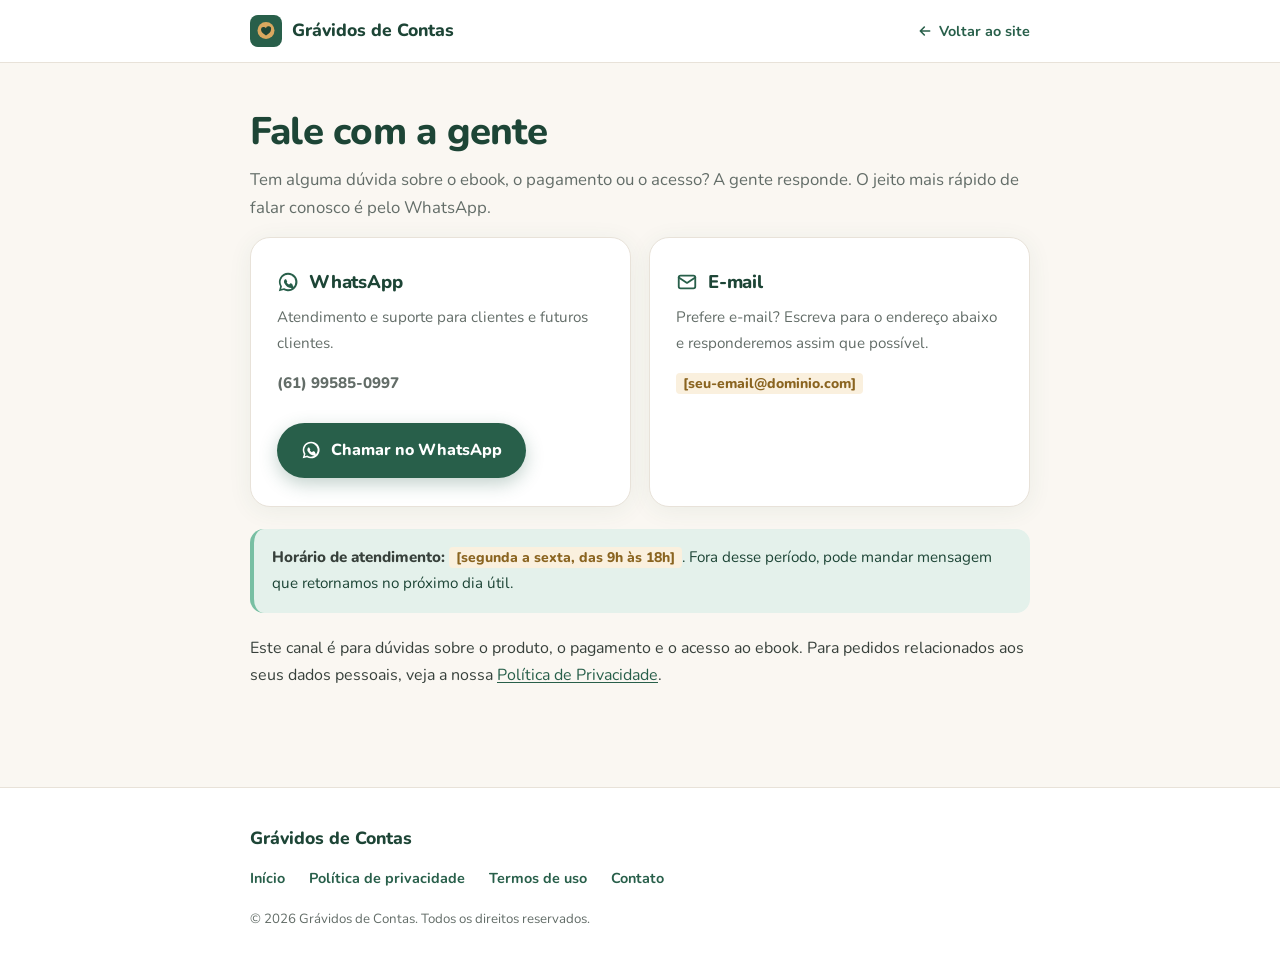
==== contato.html @ 62a43a8f "Cria páginas de privacidade, termos e contato e configura URLs limpas no Vercel - Adiciona privacida" ====
<!DOCTYPE html>
<html lang="pt-BR">
<head>
<meta charset="UTF-8">
<meta name="viewport" content="width=device-width, initial-scale=1">
<title>Contato — Grávidos de Contas</title>
<meta name="description" content="Fale com a equipe do Grávidos de Contas pelo WhatsApp. Tire dúvidas sobre o ebook, o pagamento e o acesso.">
<link rel="icon" href="/favicon.svg" type="image/svg+xml">
<meta name="theme-color" content="#285F4A">
<link rel="preconnect" href="https://fonts.googleapis.com">
<link rel="preconnect" href="https://fonts.gstatic.com" crossorigin>
<link href="https://fonts.googleapis.com/css2?family=Nunito:wght@400;600;700;800&display=swap" rel="stylesheet">
<link rel="stylesheet" href="/pagina.css">
</head>
<body>

<header class="site-header">
  <div class="wrap">
    <a class="brand" href="/">
      <img src="/favicon.svg" alt="" width="32" height="32">
      Grávidos de Contas
    </a>
    <a class="back-link" href="/">
      <svg viewBox="0 0 24 24" fill="none" stroke="currentColor" stroke-width="2.4" stroke-linecap="round" stroke-linejoin="round" aria-hidden="true"><path d="M19 12H5M11 18l-6-6 6-6"/></svg>
      Voltar ao site
    </a>
  </div>
</header>

<main class="page">
  <div class="wrap">
    <h1>Fale com a gente</h1>
    <p class="lead-intro">Tem alguma dúvida sobre o ebook, o pagamento ou o acesso? A gente responde. O jeito mais rápido de falar conosco é pelo WhatsApp.</p>

    <div class="contact-grid">
      <div class="contact-card">
        <h2>
          <svg viewBox="0 0 24 24" fill="currentColor" aria-hidden="true"><path d="M12 2a10 10 0 0 0-8.6 15L2 22l5.2-1.4A10 10 0 1 0 12 2Zm0 18a8 8 0 0 1-4.1-1.1l-.3-.2-3 .8.8-2.9-.2-.3A8 8 0 1 1 12 20Zm4.6-5.8c-.2-.1-1.5-.7-1.7-.8-.2-.1-.4-.1-.6.1-.2.3-.6.8-.8 1-.1.1-.3.2-.5.1-.8-.4-1.6-.9-2.3-1.7-.2-.3.2-.5.4-.9.1-.1 0-.3 0-.4 0-.1-.6-1.5-.9-2-.2-.5-.4-.5-.6-.5h-.5c-.2 0-.4.1-.6.3-.7.6-.9 1.5-.9 2.5.1 1.1.9 2.1 1 2.3.1.2 1.7 2.9 4.3 3.9 2.1.8 2.5.7 3 .6.5-.1 1.5-.6 1.7-1.2.2-.6.2-1.1.1-1.2-.1-.1-.2-.1-.4-.2Z"/></svg>
          WhatsApp
        </h2>
        <p>Atendimento e suporte para clientes e futuros clientes.</p>
        <p class="contact-num">(61) 99585-0997</p>
        <a class="wa-btn" href="https://wa.me/5561995850997?text=Ol%C3%A1!%20Vim%20pela%20p%C3%A1gina%20do%20Gr%C3%A1vidos%20de%20Contas%20e%20tenho%20uma%20d%C3%BAvida." target="_blank" rel="noopener noreferrer">
          <svg viewBox="0 0 24 24" fill="currentColor" aria-hidden="true"><path d="M12 2a10 10 0 0 0-8.6 15L2 22l5.2-1.4A10 10 0 1 0 12 2Zm0 18a8 8 0 0 1-4.1-1.1l-.3-.2-3 .8.8-2.9-.2-.3A8 8 0 1 1 12 20Zm4.6-5.8c-.2-.1-1.5-.7-1.7-.8-.2-.1-.4-.1-.6.1-.2.3-.6.8-.8 1-.1.1-.3.2-.5.1-.8-.4-1.6-.9-2.3-1.7-.2-.3.2-.5.4-.9.1-.1 0-.3 0-.4 0-.1-.6-1.5-.9-2-.2-.5-.4-.5-.6-.5h-.5c-.2 0-.4.1-.6.3-.7.6-.9 1.5-.9 2.5.1 1.1.9 2.1 1 2.3.1.2 1.7 2.9 4.3 3.9 2.1.8 2.5.7 3 .6.5-.1 1.5-.6 1.7-1.2.2-.6.2-1.1.1-1.2-.1-.1-.2-.1-.4-.2Z"/></svg>
          Chamar no WhatsApp
        </a>
      </div>

      <div class="contact-card">
        <h2>
          <svg viewBox="0 0 24 24" fill="none" stroke="currentColor" stroke-width="2" stroke-linecap="round" stroke-linejoin="round" aria-hidden="true"><rect x="3" y="5" width="18" height="14" rx="2"/><path d="m3 7 9 6 9-6"/></svg>
          E-mail
        </h2>
        <p>Prefere e-mail? Escreva para o endereço abaixo e responderemos assim que possível.</p>
        <!-- Troque pelo seu e-mail de contato oficial. -->
        <p class="contact-num"><span class="placeholder">[seu-email@dominio.com]</span></p>
      </div>
    </div>

    <div class="note">
      <strong>Horário de atendimento:</strong>
      <!-- Ajuste para o seu horário real de atendimento. -->
      <span class="placeholder">[segunda a sexta, das 9h às 18h]</span>. Fora desse período,
      pode mandar mensagem que retornamos no próximo dia útil.
    </div>

    <p>Este canal é para dúvidas sobre o produto, o pagamento e o acesso ao ebook. Para pedidos
      relacionados aos seus dados pessoais, veja a nossa
      <a href="/privacidade">Política de Privacidade</a>.</p>
  </div>
</main>

<footer class="site-footer">
  <div class="wrap">
    <p class="foot-brand">Grávidos de Contas</p>
    <nav class="foot-links" aria-label="Links institucionais">
      <a href="/">Início</a>
      <a href="/privacidade">Política de privacidade</a>
      <a href="/termos">Termos de uso</a>
      <a href="/contato">Contato</a>
    </nav>
    <p class="foot-copy">© 2026 Grávidos de Contas. Todos os direitos reservados.</p>
  </div>
</footer>

</body>
</html>
---- pagina.css ----
/* =========================================================
   Estilo compartilhado das páginas de conteúdo
   (política de privacidade, termos de uso e contato).
   A página principal (index.html) tem o próprio CSS embutido.
   ========================================================= */
:root{
  --mint:#78BFA3;--mint-soft:#E4F1EB;--green:#285F4A;--green-deep:#1D4536;
  --terracota-cta:#C05130;--brick:#AE4B32;--gold-soft:#FAF0DE;
  --offwhite:#FAF7F2;--text:#37403B;--text-soft:#636D68;--white:#FFFFFF;--line:#E8E2D9;
  --radius:20px;--radius-sm:14px;--shadow:0 4px 24px rgba(40,95,74,.07);--maxw:820px;
}
*{margin:0;padding:0;box-sizing:border-box}
html{scroll-behavior:smooth}
body{
  font-family:'Nunito',system-ui,-apple-system,'Segoe UI',sans-serif;
  background:var(--offwhite);color:var(--text);line-height:1.7;
  -webkit-font-smoothing:antialiased;
}
img,svg{max-width:100%;display:block}
a{color:var(--green);text-decoration:underline;text-underline-offset:2px}
a:hover{color:var(--green-deep)}
:focus-visible{outline:3px solid var(--green);outline-offset:3px;border-radius:6px}
.wrap{width:100%;max-width:var(--maxw);margin:0 auto;padding:0 20px}
@media (prefers-reduced-motion:reduce){html{scroll-behavior:auto}}

/* ---------- Cabeçalho ---------- */
.site-header{background:var(--white);border-bottom:1px solid var(--line)}
.site-header .wrap{display:flex;align-items:center;justify-content:space-between;gap:16px;padding-top:15px;padding-bottom:15px}
.brand{display:flex;align-items:center;gap:10px;text-decoration:none;font-weight:800;color:var(--green-deep);font-size:1.1rem}
.brand:hover{color:var(--green-deep)}
.brand img{width:32px;height:32px;flex:none}
.back-link{font-weight:700;font-size:.9rem;display:inline-flex;align-items:center;gap:6px;text-decoration:none;color:var(--green)}
.back-link:hover{color:var(--green-deep)}
.back-link svg{width:16px;height:16px;flex:none}

/* ---------- Conteúdo ---------- */
.page{padding:46px 0 64px}
.page h1{font-size:clamp(1.7rem,4.5vw,2.4rem);color:var(--green-deep);letter-spacing:-.02em;line-height:1.22;margin-bottom:10px;font-weight:800}
.page .updated{font-size:.85rem;color:var(--text-soft);font-weight:700;margin-bottom:30px}
.page h2{font-size:1.28rem;color:var(--green-deep);margin:34px 0 12px;letter-spacing:-.01em;font-weight:800}
.page h3{font-size:1.05rem;color:var(--green-deep);margin:20px 0 8px;font-weight:800}
.page p{margin-bottom:14px}
.page ul,.page ol{margin:0 0 16px 22px}
.page li{margin-bottom:8px}
.page strong{color:var(--text);font-weight:800}
.lead-intro{font-size:1.05rem;color:var(--text-soft);margin-bottom:8px}

.note{background:var(--mint-soft);border-left:4px solid var(--mint);border-radius:var(--radius-sm);padding:16px 18px;margin:22px 0;font-size:.95rem;color:var(--green-deep)}
.placeholder{background:var(--gold-soft);border-radius:4px;padding:1px 7px;font-weight:800;color:#8A6420;font-size:.92em}

/* ---------- Contato ---------- */
.contact-grid{display:grid;gap:18px;grid-template-columns:1fr;margin-top:6px}
@media(min-width:640px){.contact-grid{grid-template-columns:1fr 1fr}}
.contact-card{background:var(--white);border:1px solid var(--line);border-radius:var(--radius);box-shadow:var(--shadow);padding:28px 26px}
.contact-card h2{margin:0 0 8px;font-size:1.15rem;display:flex;align-items:center;gap:10px}
.contact-card h2 svg{width:22px;height:22px;color:var(--green);flex:none}
.contact-card p{font-size:.95rem;color:var(--text-soft)}
.contact-num{font-weight:800;color:var(--green-deep);font-size:1.2rem;margin:4px 0 2px}
.wa-btn{display:inline-flex;align-items:center;justify-content:center;gap:10px;background:var(--green);color:var(--white);font-weight:800;padding:14px 24px;border-radius:999px;text-decoration:none;margin-top:12px;box-shadow:0 6px 18px rgba(40,95,74,.28);transition:background-color .2s ease}
.wa-btn:hover{background:var(--green-deep);color:var(--white)}
.wa-btn svg{width:20px;height:20px;flex:none}

/* ---------- Rodapé ---------- */
.site-footer{background:var(--white);border-top:1px solid var(--line);padding:36px 0 32px;margin-top:20px}
.foot-brand{font-weight:800;color:var(--green-deep);font-size:1.1rem;margin-bottom:12px}
.foot-links{display:flex;flex-wrap:wrap;gap:8px 24px;font-size:.9rem;font-weight:700;margin-bottom:18px}
.foot-links a{color:var(--green);text-decoration:none}
.foot-links a:hover{text-decoration:underline;text-underline-offset:3px}
.foot-copy{font-size:.83rem;color:var(--text-soft)}
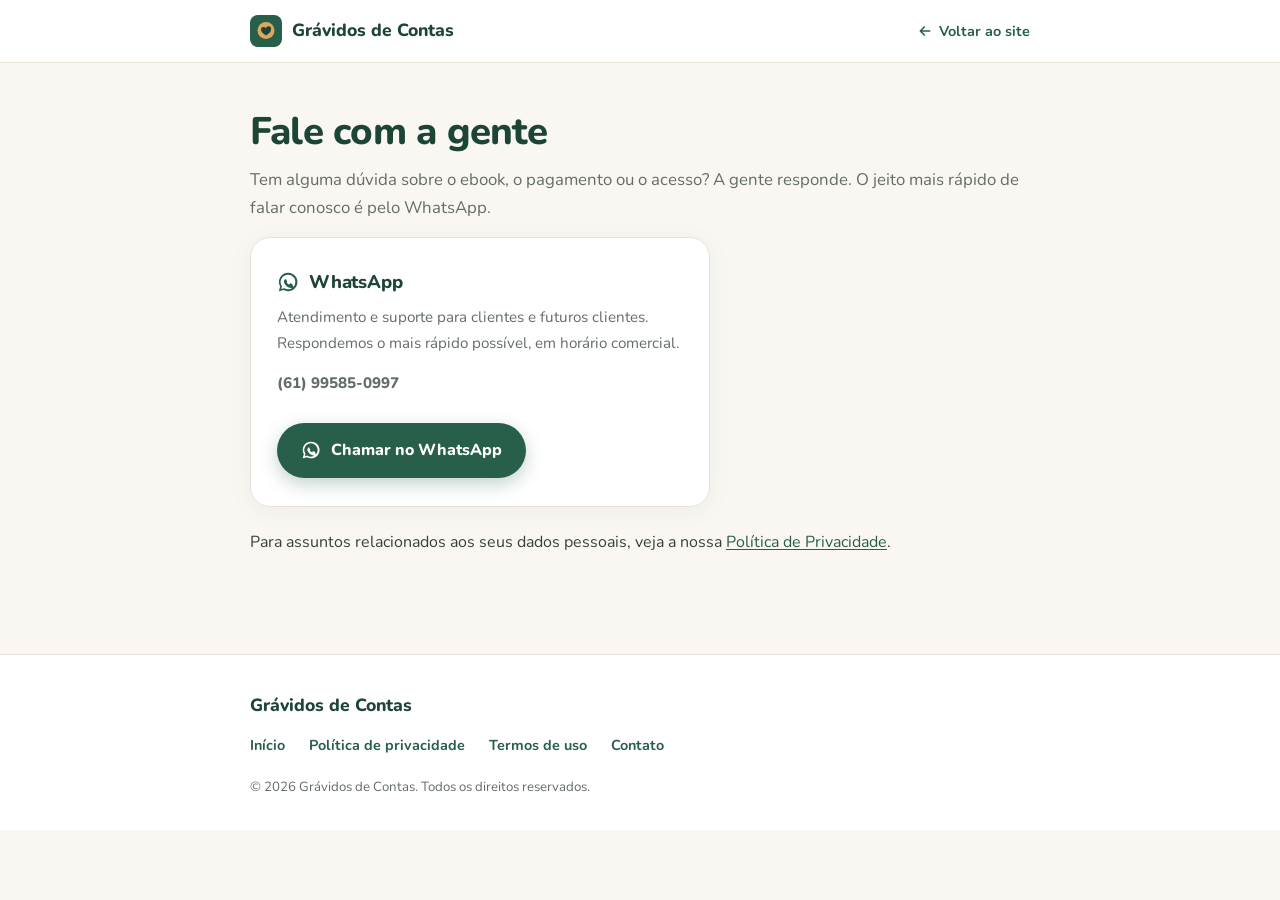
==== commit 1fcaa9ed: "Enxuga as páginas legais e corrige o parcelamento para o valor real do Cakto - Reescreve privacidade" ====
--- a/contato.html
+++ b/contato.html
@@ -30,42 +30,24 @@
 <main class="page">
   <div class="wrap">
     <h1>Fale com a gente</h1>
-    <p class="lead-intro">Tem alguma dúvida sobre o ebook, o pagamento ou o acesso? A gente responde. O jeito mais rápido de falar conosco é pelo WhatsApp.</p>
+    <p class="lead-intro">Tem alguma dúvida sobre o ebook, o pagamento ou o acesso? A gente responde.
+      O jeito mais rápido de falar conosco é pelo WhatsApp.</p>
 
-    <div class="contact-grid">
-      <div class="contact-card">
-        <h2>
-          <svg viewBox="0 0 24 24" fill="currentColor" aria-hidden="true"><path d="M12 2a10 10 0 0 0-8.6 15L2 22l5.2-1.4A10 10 0 1 0 12 2Zm0 18a8 8 0 0 1-4.1-1.1l-.3-.2-3 .8.8-2.9-.2-.3A8 8 0 1 1 12 20Zm4.6-5.8c-.2-.1-1.5-.7-1.7-.8-.2-.1-.4-.1-.6.1-.2.3-.6.8-.8 1-.1.1-.3.2-.5.1-.8-.4-1.6-.9-2.3-1.7-.2-.3.2-.5.4-.9.1-.1 0-.3 0-.4 0-.1-.6-1.5-.9-2-.2-.5-.4-.5-.6-.5h-.5c-.2 0-.4.1-.6.3-.7.6-.9 1.5-.9 2.5.1 1.1.9 2.1 1 2.3.1.2 1.7 2.9 4.3 3.9 2.1.8 2.5.7 3 .6.5-.1 1.5-.6 1.7-1.2.2-.6.2-1.1.1-1.2-.1-.1-.2-.1-.4-.2Z"/></svg>
-          WhatsApp
-        </h2>
-        <p>Atendimento e suporte para clientes e futuros clientes.</p>
-        <p class="contact-num">(61) 99585-0997</p>
-        <a class="wa-btn" href="https://wa.me/5561995850997?text=Ol%C3%A1!%20Vim%20pela%20p%C3%A1gina%20do%20Gr%C3%A1vidos%20de%20Contas%20e%20tenho%20uma%20d%C3%BAvida." target="_blank" rel="noopener noreferrer">
-          <svg viewBox="0 0 24 24" fill="currentColor" aria-hidden="true"><path d="M12 2a10 10 0 0 0-8.6 15L2 22l5.2-1.4A10 10 0 1 0 12 2Zm0 18a8 8 0 0 1-4.1-1.1l-.3-.2-3 .8.8-2.9-.2-.3A8 8 0 1 1 12 20Zm4.6-5.8c-.2-.1-1.5-.7-1.7-.8-.2-.1-.4-.1-.6.1-.2.3-.6.8-.8 1-.1.1-.3.2-.5.1-.8-.4-1.6-.9-2.3-1.7-.2-.3.2-.5.4-.9.1-.1 0-.3 0-.4 0-.1-.6-1.5-.9-2-.2-.5-.4-.5-.6-.5h-.5c-.2 0-.4.1-.6.3-.7.6-.9 1.5-.9 2.5.1 1.1.9 2.1 1 2.3.1.2 1.7 2.9 4.3 3.9 2.1.8 2.5.7 3 .6.5-.1 1.5-.6 1.7-1.2.2-.6.2-1.1.1-1.2-.1-.1-.2-.1-.4-.2Z"/></svg>
-          Chamar no WhatsApp
-        </a>
-      </div>
-
-      <div class="contact-card">
-        <h2>
-          <svg viewBox="0 0 24 24" fill="none" stroke="currentColor" stroke-width="2" stroke-linecap="round" stroke-linejoin="round" aria-hidden="true"><rect x="3" y="5" width="18" height="14" rx="2"/><path d="m3 7 9 6 9-6"/></svg>
-          E-mail
-        </h2>
-        <p>Prefere e-mail? Escreva para o endereço abaixo e responderemos assim que possível.</p>
-        <!-- Troque pelo seu e-mail de contato oficial. -->
-        <p class="contact-num"><span class="placeholder">[seu-email@dominio.com]</span></p>
-      </div>
+    <div class="contact-card" style="max-width:460px">
+      <h2>
+        <svg viewBox="0 0 24 24" fill="currentColor" aria-hidden="true"><path d="M12 2a10 10 0 0 0-8.6 15L2 22l5.2-1.4A10 10 0 1 0 12 2Zm0 18a8 8 0 0 1-4.1-1.1l-.3-.2-3 .8.8-2.9-.2-.3A8 8 0 1 1 12 20Zm4.6-5.8c-.2-.1-1.5-.7-1.7-.8-.2-.1-.4-.1-.6.1-.2.3-.6.8-.8 1-.1.1-.3.2-.5.1-.8-.4-1.6-.9-2.3-1.7-.2-.3.2-.5.4-.9.1-.1 0-.3 0-.4 0-.1-.6-1.5-.9-2-.2-.5-.4-.5-.6-.5h-.5c-.2 0-.4.1-.6.3-.7.6-.9 1.5-.9 2.5.1 1.1.9 2.1 1 2.3.1.2 1.7 2.9 4.3 3.9 2.1.8 2.5.7 3 .6.5-.1 1.5-.6 1.7-1.2.2-.6.2-1.1.1-1.2-.1-.1-.2-.1-.4-.2Z"/></svg>
+        WhatsApp
+      </h2>
+      <p>Atendimento e suporte para clientes e futuros clientes. Respondemos o mais rápido possível,
+        em horário comercial.</p>
+      <p class="contact-num">(61) 99585-0997</p>
+      <a class="wa-btn" href="https://wa.me/5561995850997?text=Ol%C3%A1!%20Vim%20pela%20p%C3%A1gina%20do%20Gr%C3%A1vidos%20de%20Contas%20e%20tenho%20uma%20d%C3%BAvida." target="_blank" rel="noopener noreferrer">
+        <svg viewBox="0 0 24 24" fill="currentColor" aria-hidden="true"><path d="M12 2a10 10 0 0 0-8.6 15L2 22l5.2-1.4A10 10 0 1 0 12 2Zm0 18a8 8 0 0 1-4.1-1.1l-.3-.2-3 .8.8-2.9-.2-.3A8 8 0 1 1 12 20Zm4.6-5.8c-.2-.1-1.5-.7-1.7-.8-.2-.1-.4-.1-.6.1-.2.3-.6.8-.8 1-.1.1-.3.2-.5.1-.8-.4-1.6-.9-2.3-1.7-.2-.3.2-.5.4-.9.1-.1 0-.3 0-.4 0-.1-.6-1.5-.9-2-.2-.5-.4-.5-.6-.5h-.5c-.2 0-.4.1-.6.3-.7.6-.9 1.5-.9 2.5.1 1.1.9 2.1 1 2.3.1.2 1.7 2.9 4.3 3.9 2.1.8 2.5.7 3 .6.5-.1 1.5-.6 1.7-1.2.2-.6.2-1.1.1-1.2-.1-.1-.2-.1-.4-.2Z"/></svg>
+        Chamar no WhatsApp
+      </a>
     </div>
 
-    <div class="note">
-      <strong>Horário de atendimento:</strong>
-      <!-- Ajuste para o seu horário real de atendimento. -->
-      <span class="placeholder">[segunda a sexta, das 9h às 18h]</span>. Fora desse período,
-      pode mandar mensagem que retornamos no próximo dia útil.
-    </div>
-
-    <p>Este canal é para dúvidas sobre o produto, o pagamento e o acesso ao ebook. Para pedidos
-      relacionados aos seus dados pessoais, veja a nossa
+    <p style="margin-top:22px">Para assuntos relacionados aos seus dados pessoais, veja a nossa
       <a href="/privacidade">Política de Privacidade</a>.</p>
   </div>
 </main>
